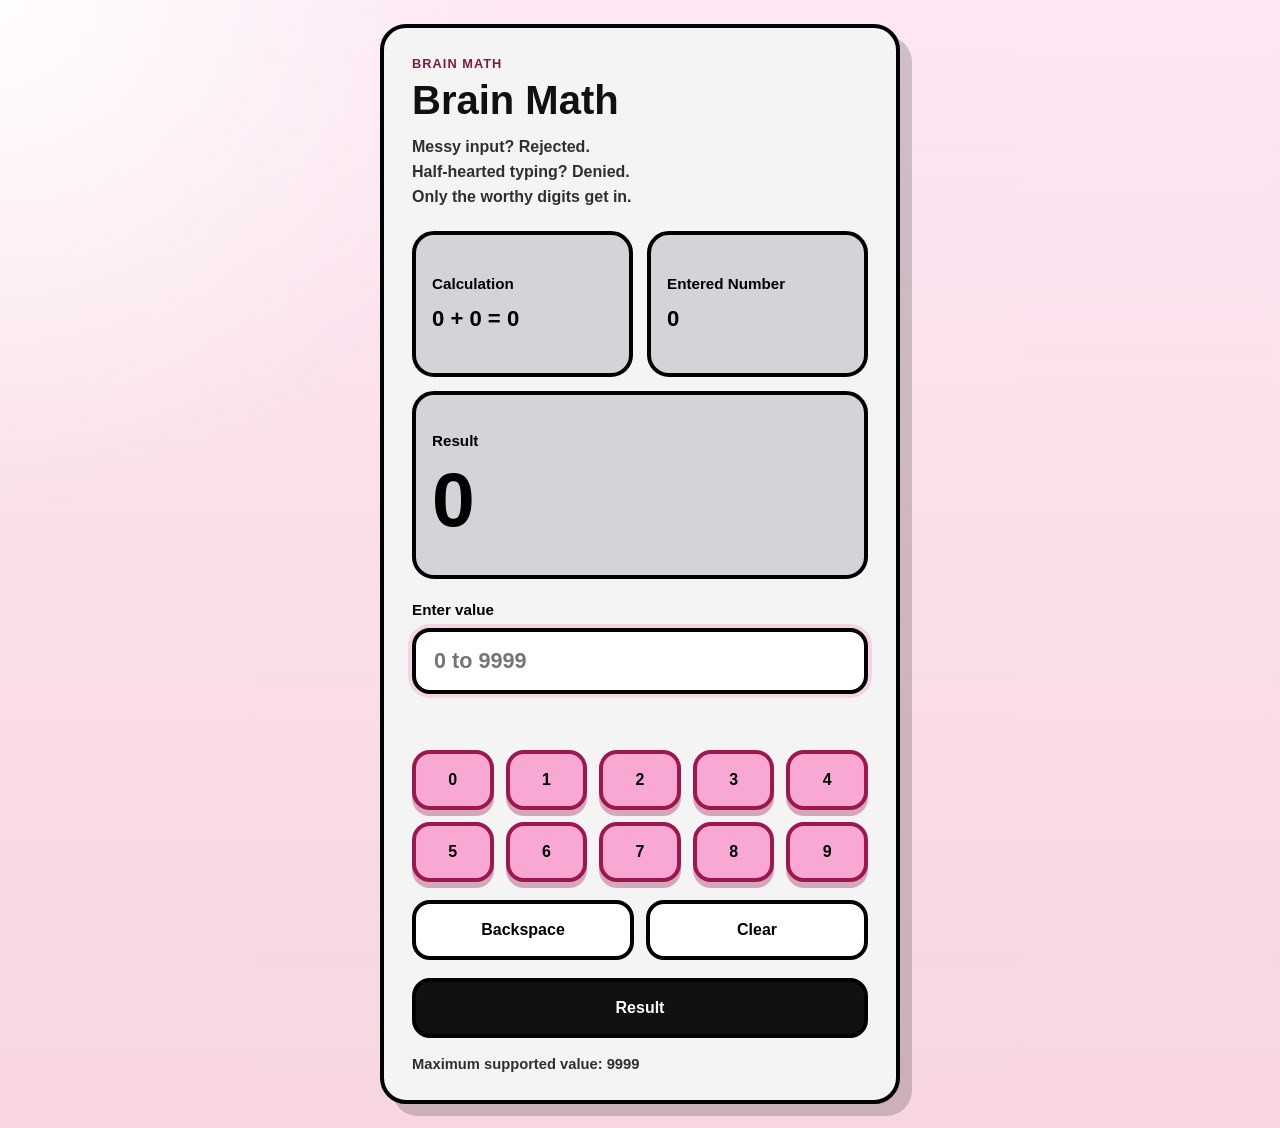
==== index.html @ 3008ae46 "Add files via upload" ====
<!DOCTYPE html>
<html lang="en">
  <head>
    <meta charset="UTF-8" />
    <meta name="viewport" content="width=device-width, initial-scale=1.0" />
    <title>Brain Math</title>
    <link rel="stylesheet" href="./styles.css" />
  </head>
  <body>
    <main class="app-shell">
      <section class="card">
        <p class="eyebrow">Brain Math</p>
        <h1>Brain Math</h1>
        <p class="intro">
          Messy input? Rejected.<br />
          Half-hearted typing? Denied.<br />
          Only the worthy digits get in.
        </p>

        <section class="display-stack" aria-live="polite">
          <div class="display-top">
            <div class="display-card calculation-display">
              <span class="display-label">Calculation</span>
              <strong id="calculationValue">0 + 0 = 0</strong>
            </div>
            <div class="display-card entered-display">
              <span class="display-label">Entered Number</span>
              <strong id="enteredValue">0</strong>
              <img
                id="angryInputImage"
                class="status-image angry-input-image"
                src="./angry.png"
                alt="Angry"
                hidden
              />
            </div>
          </div>

          <div class="display-card result-display">
            <span class="display-label">Result</span>
            <strong id="resultValue">0</strong>
            <img
              id="ownerResultImage"
              class="status-image owner-result-image"
              src="./Owner.jpeg"
              alt="Owner"
              hidden
            />
          </div>
        </section>

        <label class="field-label" for="numberInput">Enter value</label>
        <input
          id="numberInput"
          class="number-input"
          type="text"
          inputmode="numeric"
          maxlength="4"
          placeholder="0 to 9999"
          aria-describedby="message"
        />

        <p id="message" class="message" aria-live="polite"></p>

        <div class="button-grid" aria-label="Number buttons">
          <button type="button" class="digit-button" data-value="0">0</button>
          <button type="button" class="digit-button" data-value="1">1</button>
          <button type="button" class="digit-button" data-value="2">2</button>
          <button type="button" class="digit-button" data-value="3">3</button>
          <button type="button" class="digit-button" data-value="4">4</button>
          <button type="button" class="digit-button" data-value="5">5</button>
          <button type="button" class="digit-button" data-value="6">6</button>
          <button type="button" class="digit-button" data-value="7">7</button>
          <button type="button" class="digit-button" data-value="8">8</button>
          <button type="button" class="digit-button" data-value="9">9</button>
        </div>

        <div class="utility-actions">
          <button type="button" class="utility-button" id="backspaceButton">
            Backspace
          </button>
          <button type="button" class="secondary-button" id="clearButton">
            Clear
          </button>
        </div>

        <div class="actions">
          <button type="button" class="primary-button" id="resultButton">
            Result
          </button>
        </div>

        <p class="hint">Maximum supported value: 9999</p>
      </section>
    </main>

    <script src="./script.js"></script>
  </body>
</html>
---- styles.css ----
:root {
  --page-bg: #f7d6df;
  --card-bg: #f4f4f5;
  --panel-bg: #d4d4d8;
  --pink-fill: #f9a8d4;
  --pink-border: #9d174d;
  --text-main: #111111;
  --text-soft: #2f2f2f;
  --black: #000000;
  --error-bg: #fecaca;
  --success-bg: #dcfce7;
}

* {
  box-sizing: border-box;
}

body {
  margin: 0;
  min-height: 100vh;
  font-family: "Trebuchet MS", "Segoe UI", sans-serif;
  color: var(--text-main);
  background:
    radial-gradient(circle at top left, rgba(255, 255, 255, 0.9), transparent 30%),
    linear-gradient(180deg, #fce7f3, var(--page-bg));
}

.app-shell {
  min-height: 100vh;
  display: grid;
  place-items: center;
  padding: 24px;
}

.card {
  width: min(100%, 520px);
  padding: 28px;
  border-radius: 26px;
  background: var(--card-bg);
  border: 4px solid var(--black);
  box-shadow: 12px 12px 0 rgba(0, 0, 0, 0.18);
}

.eyebrow {
  margin: 0 0 8px;
  color: #831843;
  font-weight: 800;
  letter-spacing: 0.08em;
  text-transform: uppercase;
  font-size: 0.8rem;
}

h1 {
  margin: 0;
  font-size: clamp(2rem, 5vw, 2.5rem);
  line-height: 1.05;
}

.intro {
  margin: 14px 0 22px;
  color: var(--text-soft);
  line-height: 1.55;
  font-weight: 700;
}

.display-stack {
  display: grid;
  gap: 14px;
  margin-bottom: 22px;
}

.display-top {
  display: grid;
  grid-template-columns: 1fr 1fr;
  gap: 14px;
}

.display-card {
  padding: 16px;
  border-radius: 22px;
  background: var(--panel-bg);
  border: 4px solid var(--black);
}

.calculation-display,
.entered-display,
.result-display {
  display: flex;
  flex-direction: column;
  justify-content: center;
}

.calculation-display,
.entered-display {
  min-height: 146px;
}

.result-display {
  min-height: 188px;
}

.display-label,
.field-label {
  display: block;
  font-size: 0.95rem;
  font-weight: 800;
  color: var(--black);
}

.calculation-display strong,
.entered-display strong {
  margin-top: 12px;
  font-size: 1.38rem;
  line-height: 1.35;
  color: var(--black);
}

.result-display strong {
  margin-top: 12px;
  font-size: clamp(3rem, 8vw, 4.8rem);
  line-height: 1;
  color: var(--black);
}

.status-image {
  width: 100%;
  margin-top: 12px;
  border-radius: 16px;
  border: 4px solid var(--black);
  object-fit: cover;
}

.angry-input-image {
  max-height: 160px;
}

.owner-result-image {
  max-height: 260px;
}

.number-input {
  width: 100%;
  margin-top: 10px;
  padding: 16px 18px;
  border-radius: 18px;
  border: 4px solid var(--black);
  background: #ffffff;
  font-size: 1.35rem;
  font-weight: 800;
  color: var(--black);
  outline: none;
}

.number-input:focus {
  box-shadow: 0 0 0 4px rgba(236, 72, 153, 0.18);
}

.message {
  min-height: 26px;
  margin: 12px 0 0;
  font-size: 0.98rem;
  font-weight: 800;
}

.message.error,
.message.success {
  padding: 10px 12px;
  border: 3px solid var(--black);
  border-radius: 14px;
}

.message.error {
  color: var(--black);
  background: var(--error-bg);
}

.message.success {
  color: var(--black);
  background: var(--success-bg);
}

.button-grid {
  display: grid;
  grid-template-columns: repeat(5, minmax(0, 1fr));
  gap: 12px;
  margin-top: 18px;
}

button {
  cursor: pointer;
  transition: transform 0.15s ease;
}

button:hover {
  transform: translateY(-1px);
}

button:active {
  transform: translateY(1px);
}

.digit-button,
.utility-button,
.primary-button,
.secondary-button {
  min-height: 60px;
  border-radius: 18px;
  font-size: 1rem;
  font-weight: 800;
  border: 4px solid var(--black);
}

.digit-button {
  position: relative;
  overflow: visible;
  background: var(--pink-fill);
  border-color: var(--pink-border);
  color: var(--black);
  box-shadow: 0 6px 0 rgba(157, 23, 77, 0.35);
}

.digit-button::before,
.digit-button::after {
  content: "";
  position: absolute;
  width: 12px;
  height: 12px;
  border-radius: 999px;
  background: rgba(255, 255, 255, 0.95);
  opacity: 0;
  pointer-events: none;
  box-shadow:
    0 0 0 3px rgba(255, 255, 255, 0.35),
    0 0 16px rgba(255, 255, 255, 0.95);
}

.digit-button::before {
  top: 8px;
  left: 8px;
}

.digit-button::after {
  right: 8px;
  bottom: 8px;
}

.digit-button.sparkle {
  animation: sparkle-pop 0.45s ease;
}

.digit-button.sparkle::before,
.digit-button.sparkle::after {
  animation: sparkle-burst 0.55s ease;
}

.digit-button.sparkle::after {
  animation-delay: 0.06s;
}

.utility-button,
.secondary-button {
  background: #ffffff;
  color: var(--black);
}

.primary-button {
  background: #111111;
  color: #ffffff;
}

.utility-actions,
.actions {
  display: grid;
  gap: 12px;
  margin-top: 18px;
}

.utility-actions {
  grid-template-columns: 1fr 1fr;
}

.actions {
  grid-template-columns: 1fr;
}

.hint {
  margin: 18px 0 0;
  color: var(--text-soft);
  font-size: 0.92rem;
  font-weight: 700;
}

@keyframes sparkle-pop {
  0% {
    transform: scale(1);
    box-shadow: 0 6px 0 rgba(157, 23, 77, 0.35);
  }

  40% {
    transform: scale(1.08);
    box-shadow:
      0 0 0 4px rgba(255, 255, 255, 0.55),
      0 0 22px rgba(255, 255, 255, 0.95),
      0 6px 0 rgba(157, 23, 77, 0.35);
  }

  100% {
    transform: scale(1);
    box-shadow: 0 6px 0 rgba(157, 23, 77, 0.35);
  }
}

@keyframes sparkle-burst {
  0% {
    opacity: 0;
    transform: scale(0.3);
  }

  30% {
    opacity: 1;
    transform: scale(1.2);
  }

  100% {
    opacity: 0;
    transform: scale(1.9);
  }
}

@media (max-width: 560px) {
  .card {
    padding: 22px;
  }

  .display-top {
    grid-template-columns: 1fr;
  }

  .button-grid {
    grid-template-columns: repeat(5, minmax(0, 1fr));
    gap: 10px;
  }

  .digit-button,
  .utility-button,
  .primary-button,
  .secondary-button {
    min-height: 54px;
    font-size: 0.95rem;
  }
}
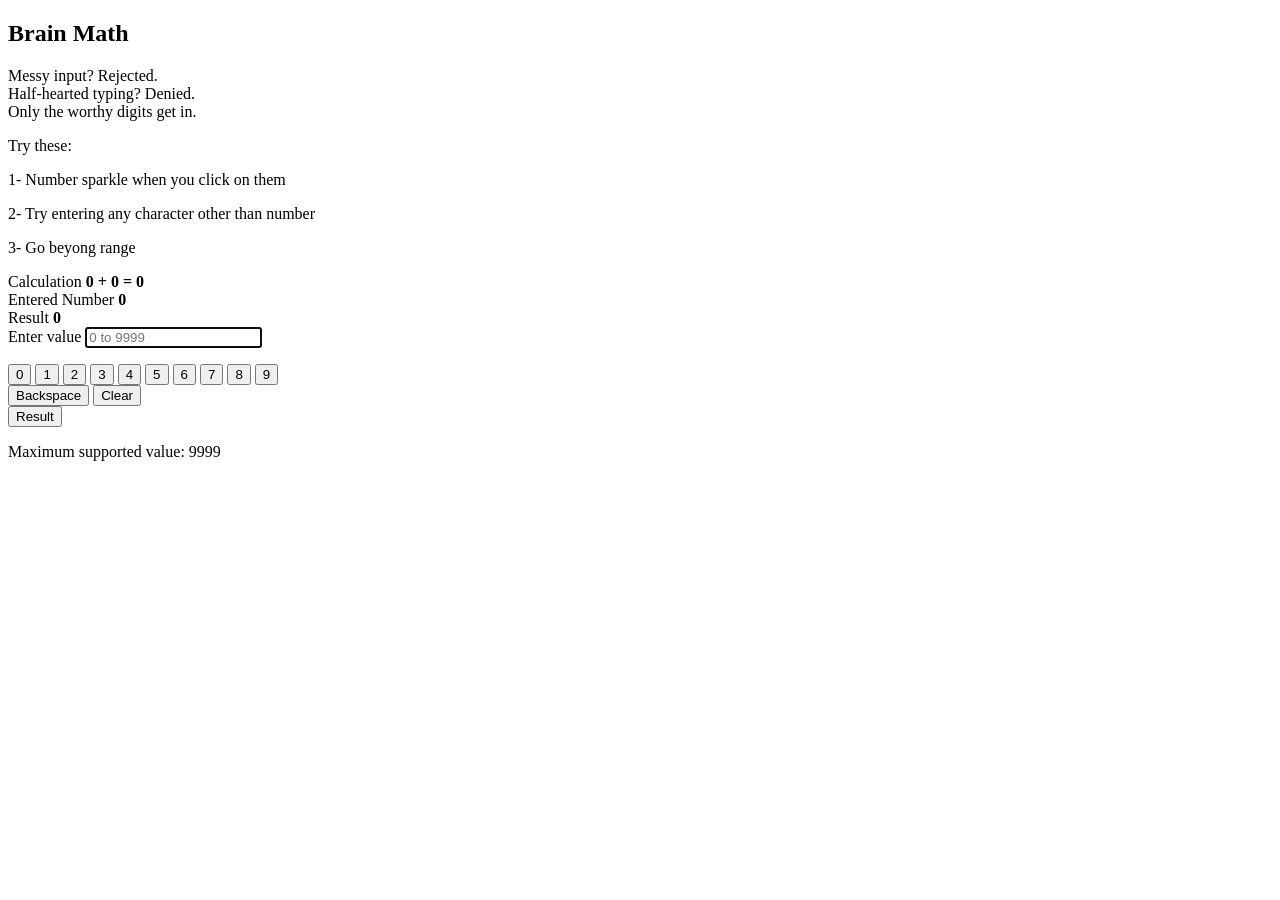
==== commit d279c406: "Add files via upload New .html" ====
--- a/index.html
+++ b/index.html
@@ -9,13 +9,18 @@
   <body>
     <main class="app-shell">
       <section class="card">
-        <p class="eyebrow">Brain Math</p>
         <h1>Brain Math</h1>
         <p class="intro">
           Messy input? Rejected.<br />
           Half-hearted typing? Denied.<br />
           Only the worthy digits get in.
         </p>
+        <div class="try-box">
+          <p class="try-title">Try these:</p>
+          <p class="try-item">1- Number sparkle when you click on them</p>
+          <p class="try-item">2- Try entering any character other than number</p>
+          <p class="try-item">3- Go beyong range</p>
+        </div>
 
         <section class="display-stack" aria-live="polite">
           <div class="display-top">
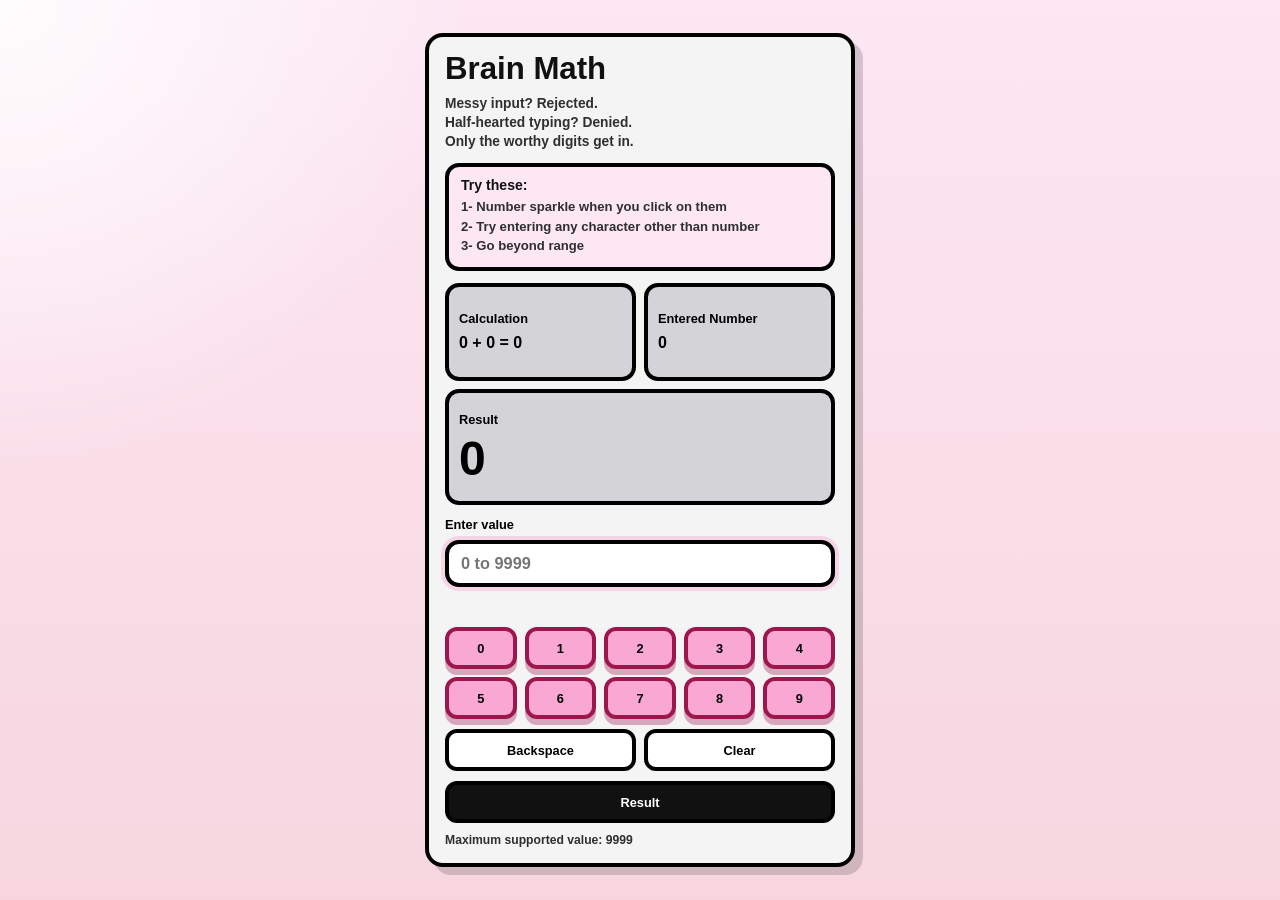
==== commit 6d296e78: "Add files via upload Corrected spelling of beyong to beyond" ====
--- a/index.html
+++ b/index.html
@@ -19,7 +19,7 @@
           <p class="try-title">Try these:</p>
           <p class="try-item">1- Number sparkle when you click on them</p>
           <p class="try-item">2- Try entering any character other than number</p>
-          <p class="try-item">3- Go beyong range</p>
+          <p class="try-item">3- Go beyond range</p>
         </div>
 
         <section class="display-stack" aria-live="polite">
--- a/styles.css
+++ b/styles.css
@@ -0,0 +1,434 @@
+:root {
+  --page-bg: #f7d6df;
+  --card-bg: #f4f4f5;
+  --panel-bg: #d4d4d8;
+  --pink-fill: #f9a8d4;
+  --pink-border: #9d174d;
+  --text-main: #111111;
+  --text-soft: #2f2f2f;
+  --black: #000000;
+  --error-bg: #fecaca;
+  --success-bg: #dcfce7;
+}
+
+* {
+  box-sizing: border-box;
+}
+
+body {
+  margin: 0;
+  min-height: 100vh;
+  font-family: "Trebuchet MS", "Segoe UI", sans-serif;
+  color: var(--text-main);
+  background:
+    radial-gradient(circle at top left, rgba(255, 255, 255, 0.9), transparent 30%),
+    linear-gradient(180deg, #fce7f3, var(--page-bg));
+}
+
+.app-shell {
+  min-height: 100vh;
+  display: grid;
+  place-items: center;
+  padding: 14px;
+}
+
+.card {
+  width: min(100%, 430px);
+  padding: 16px;
+  border-radius: 18px;
+  background: var(--card-bg);
+  border: 4px solid var(--black);
+  box-shadow: 8px 8px 0 rgba(0, 0, 0, 0.16);
+}
+
+h1 {
+  margin: 0;
+  font-size: clamp(1.55rem, 4vw, 1.95rem);
+  line-height: 1.05;
+}
+
+.intro {
+  margin: 10px 0 12px;
+  color: var(--text-soft);
+  line-height: 1.35;
+  font-weight: 700;
+  font-size: 0.86rem;
+}
+
+.try-box {
+  margin: 0 0 12px;
+  padding: 10px 12px;
+  border-radius: 14px;
+  background: #fce7f3;
+  border: 4px solid var(--black);
+}
+
+.try-title {
+  margin: 0 0 6px;
+  font-size: 0.88rem;
+  font-weight: 800;
+}
+
+.try-item {
+  margin: 3px 0;
+  color: var(--text-soft);
+  font-weight: 700;
+  font-size: 0.82rem;
+  line-height: 1.25;
+}
+
+.display-stack {
+  display: grid;
+  gap: 8px;
+  margin-bottom: 12px;
+}
+
+.display-top {
+  display: grid;
+  grid-template-columns: 1fr 1fr;
+  gap: 8px;
+}
+
+.display-card {
+  padding: 10px;
+  border-radius: 14px;
+  background: var(--panel-bg);
+  border: 4px solid var(--black);
+}
+
+.calculation-display,
+.entered-display,
+.result-display {
+  display: flex;
+  flex-direction: column;
+  justify-content: center;
+}
+
+.calculation-display,
+.entered-display {
+  min-height: 98px;
+}
+
+.result-display {
+  min-height: 116px;
+}
+
+.display-label,
+.field-label {
+  display: block;
+  font-size: 0.8rem;
+  font-weight: 800;
+  color: var(--black);
+}
+
+.calculation-display strong,
+.entered-display strong {
+  margin-top: 7px;
+  font-size: 1rem;
+  line-height: 1.25;
+  color: var(--black);
+}
+
+.result-display strong {
+  margin-top: 8px;
+  font-size: clamp(2.05rem, 6vw, 3rem);
+  line-height: 1;
+  color: var(--black);
+}
+
+.status-image {
+  width: 100%;
+  margin-top: 8px;
+  border-radius: 12px;
+  border: 4px solid var(--black);
+  object-fit: cover;
+}
+
+.angry-input-image {
+  max-height: 95px;
+}
+
+.owner-result-image {
+  max-height: 130px;
+}
+
+.number-input {
+  width: 100%;
+  margin-top: 8px;
+  padding: 10px 12px;
+  border-radius: 14px;
+  border: 4px solid var(--black);
+  background: #ffffff;
+  font-size: 1.02rem;
+  font-weight: 800;
+  color: var(--black);
+  outline: none;
+}
+
+.number-input:focus {
+  box-shadow: 0 0 0 4px rgba(236, 72, 153, 0.18);
+}
+
+.message {
+  min-height: 20px;
+  margin: 8px 0 0;
+  font-size: 0.82rem;
+  font-weight: 800;
+}
+
+.message.error,
+.message.success {
+  padding: 7px 9px;
+  border: 3px solid var(--black);
+  border-radius: 10px;
+}
+
+.message.error {
+  color: var(--black);
+  background: var(--error-bg);
+}
+
+.message.success {
+  color: var(--black);
+  background: var(--success-bg);
+}
+
+.button-grid {
+  display: grid;
+  grid-template-columns: repeat(5, minmax(0, 1fr));
+  gap: 8px;
+  margin-top: 12px;
+}
+
+button {
+  cursor: pointer;
+  transition: transform 0.15s ease;
+}
+
+button:hover {
+  transform: translateY(-1px);
+}
+
+button:active {
+  transform: translateY(1px);
+}
+
+.digit-button,
+.utility-button,
+.primary-button,
+.secondary-button {
+  min-height: 42px;
+  border-radius: 12px;
+  font-size: 0.8rem;
+  font-weight: 800;
+  border: 4px solid var(--black);
+}
+
+.digit-button {
+  position: relative;
+  overflow: visible;
+  background: var(--pink-fill);
+  border-color: var(--pink-border);
+  color: var(--black);
+  box-shadow: 0 6px 0 rgba(157, 23, 77, 0.35);
+}
+
+.digit-button::before,
+.digit-button::after {
+  content: "";
+  position: absolute;
+  width: 9px;
+  height: 9px;
+  border-radius: 999px;
+  background: rgba(255, 255, 255, 0.95);
+  opacity: 0;
+  pointer-events: none;
+  box-shadow:
+    0 0 0 3px rgba(255, 255, 255, 0.35),
+    0 0 16px rgba(255, 255, 255, 0.95);
+}
+
+.digit-button::before {
+  top: 6px;
+  left: 6px;
+}
+
+.digit-button::after {
+  right: 6px;
+  bottom: 6px;
+}
+
+.digit-button.sparkle {
+  animation: sparkle-pop 0.45s ease;
+}
+
+.digit-button.sparkle::before,
+.digit-button.sparkle::after {
+  animation: sparkle-burst 0.55s ease;
+}
+
+.digit-button.sparkle::after {
+  animation-delay: 0.06s;
+}
+
+.utility-button,
+.secondary-button {
+  background: #ffffff;
+  color: var(--black);
+}
+
+.primary-button {
+  background: #111111;
+  color: #ffffff;
+}
+
+.utility-actions,
+.actions {
+  display: grid;
+  gap: 8px;
+  margin-top: 10px;
+}
+
+.utility-actions {
+  grid-template-columns: 1fr 1fr;
+}
+
+.actions {
+  grid-template-columns: 1fr;
+}
+
+.hint {
+  margin: 10px 0 0;
+  color: var(--text-soft);
+  font-size: 0.76rem;
+  font-weight: 700;
+}
+
+@media (max-height: 820px) {
+  .app-shell {
+    padding: 8px;
+  }
+
+  .card {
+    width: min(100%, 410px);
+    padding: 12px;
+  }
+
+  .intro {
+    margin: 8px 0 10px;
+    font-size: 0.8rem;
+  }
+
+  .try-box {
+    margin-bottom: 10px;
+    padding: 8px 10px;
+  }
+
+  .display-stack {
+    gap: 6px;
+    margin-bottom: 10px;
+  }
+
+  .display-card {
+    padding: 8px;
+  }
+
+  .calculation-display,
+  .entered-display {
+    min-height: 84px;
+  }
+
+  .result-display {
+    min-height: 100px;
+  }
+
+  .result-display strong {
+    font-size: clamp(1.7rem, 5vw, 2.5rem);
+  }
+
+  .angry-input-image {
+    max-height: 78px;
+  }
+
+  .owner-result-image {
+    max-height: 105px;
+  }
+
+  .number-input {
+    padding: 8px 10px;
+  }
+
+  .button-grid {
+    gap: 6px;
+    margin-top: 10px;
+  }
+
+  .digit-button,
+  .utility-button,
+  .primary-button,
+  .secondary-button {
+    min-height: 38px;
+    font-size: 0.76rem;
+  }
+}
+
+@keyframes sparkle-pop {
+  0% {
+    transform: scale(1);
+    box-shadow: 0 6px 0 rgba(157, 23, 77, 0.35);
+  }
+
+  40% {
+    transform: scale(1.08);
+    box-shadow:
+      0 0 0 4px rgba(255, 255, 255, 0.55),
+      0 0 22px rgba(255, 255, 255, 0.95),
+      0 6px 0 rgba(157, 23, 77, 0.35);
+  }
+
+  100% {
+    transform: scale(1);
+    box-shadow: 0 6px 0 rgba(157, 23, 77, 0.35);
+  }
+}
+
+@keyframes sparkle-burst {
+  0% {
+    opacity: 0;
+    transform: scale(0.3);
+  }
+
+  30% {
+    opacity: 1;
+    transform: scale(1.2);
+  }
+
+  100% {
+    opacity: 0;
+    transform: scale(1.9);
+  }
+}
+
+@media (max-width: 560px) {
+  .card {
+    width: min(100%, 390px);
+    padding: 14px;
+  }
+
+  .display-top {
+    grid-template-columns: 1fr;
+  }
+
+  .button-grid {
+    grid-template-columns: repeat(5, minmax(0, 1fr));
+    gap: 6px;
+  }
+
+  .digit-button,
+  .utility-button,
+  .primary-button,
+  .secondary-button {
+    min-height: 38px;
+    font-size: 0.75rem;
+  }
+}
